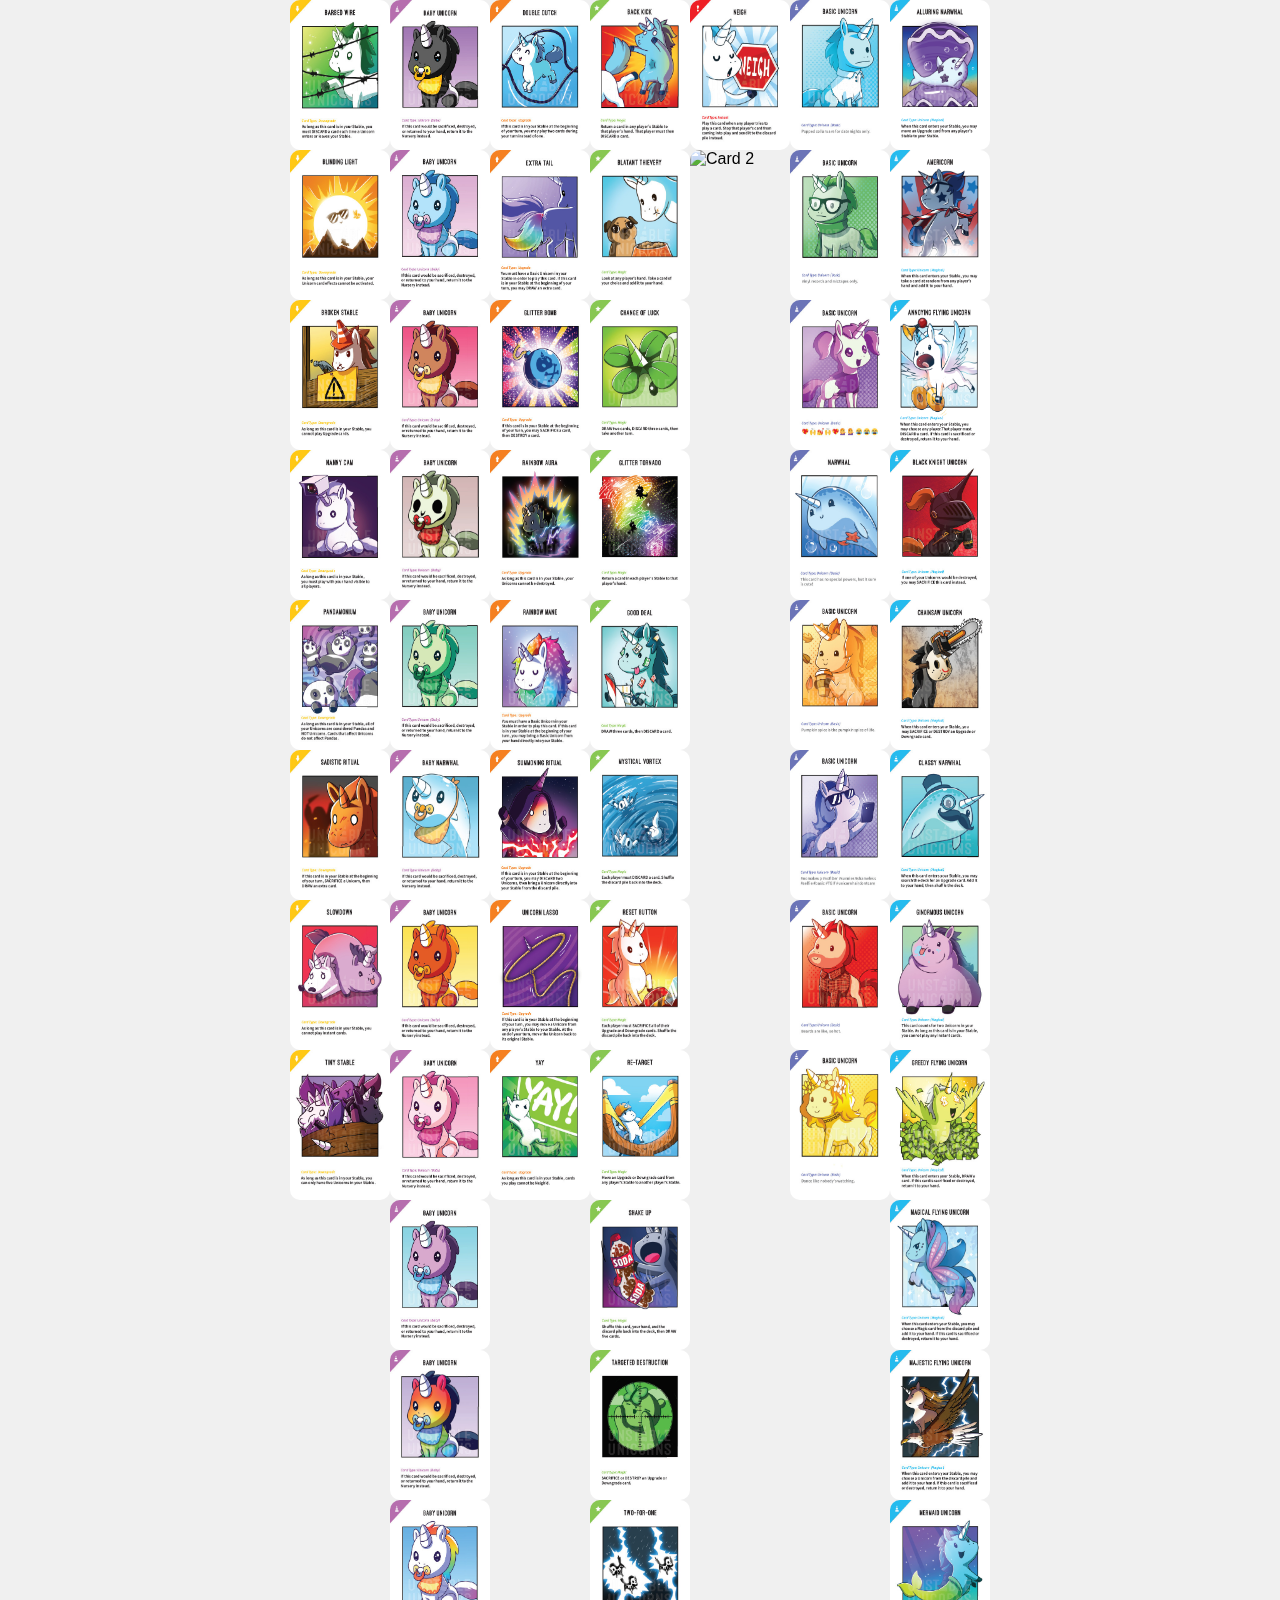
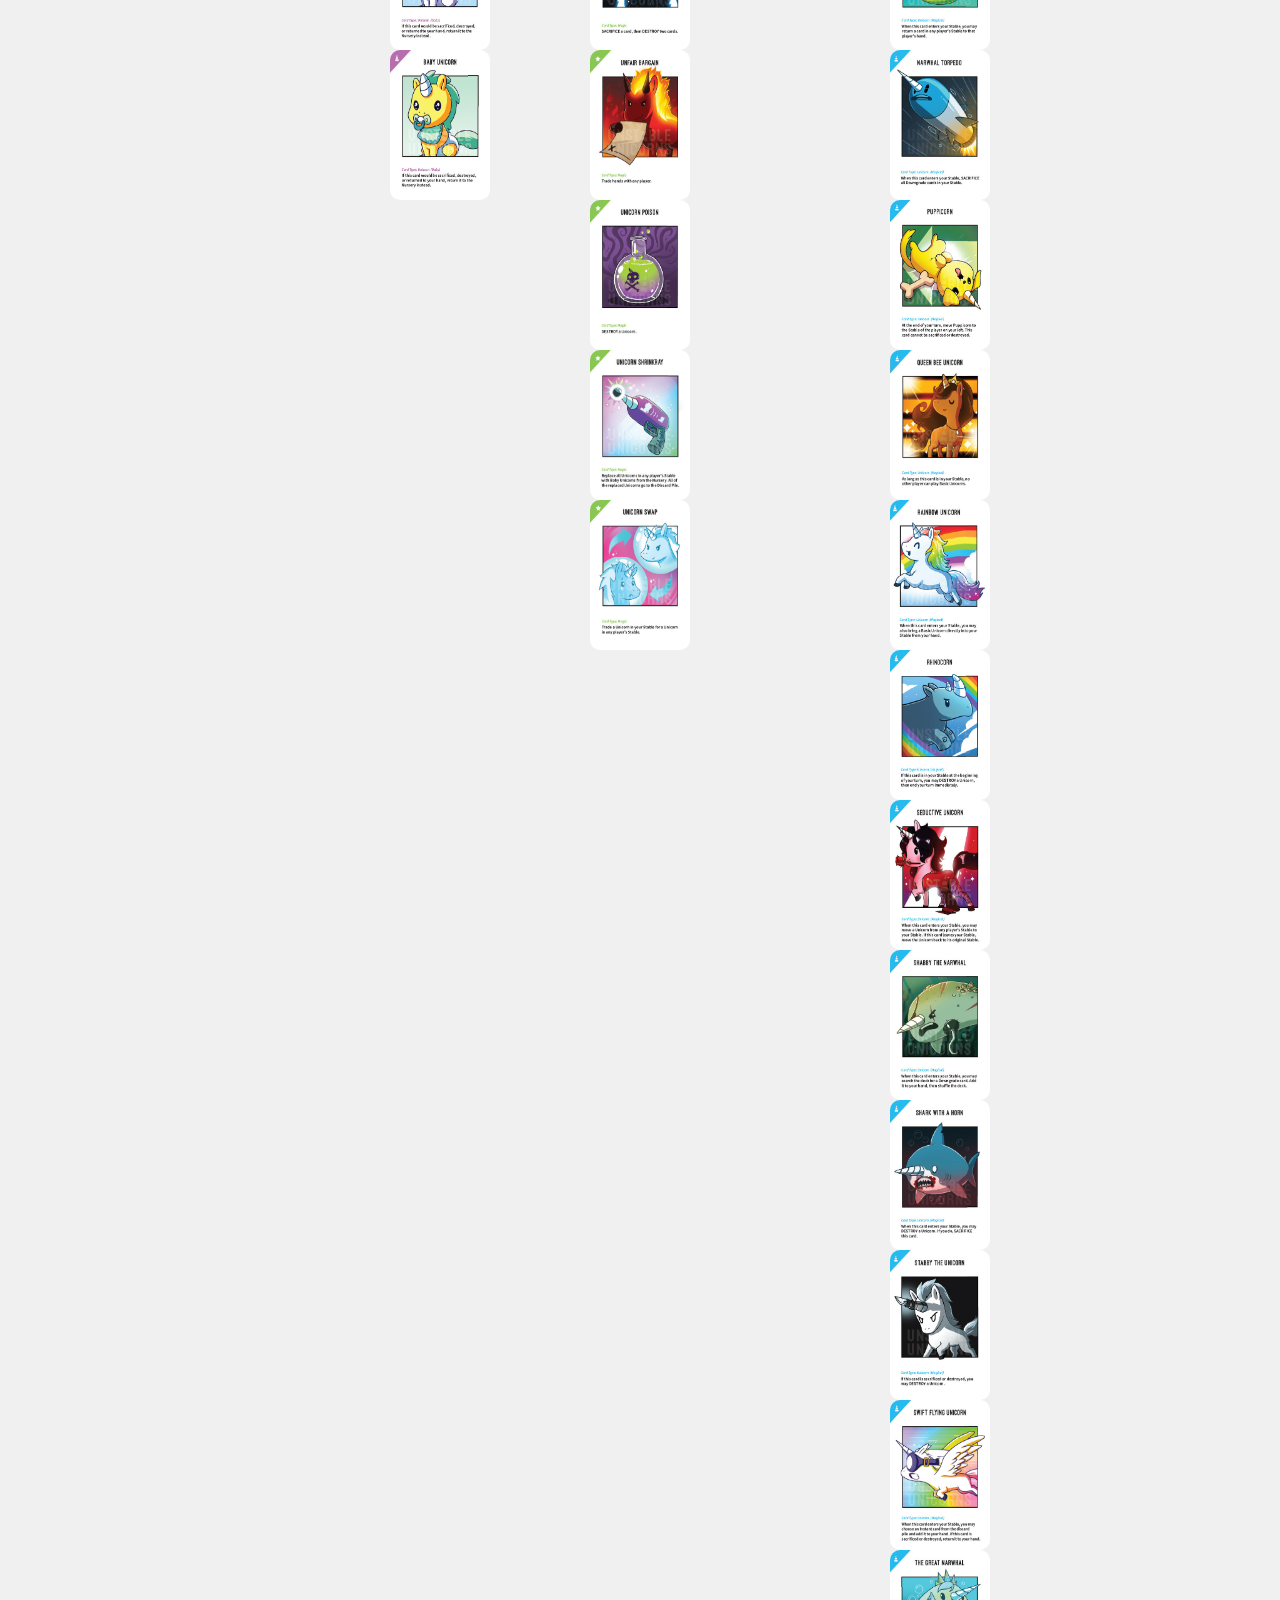
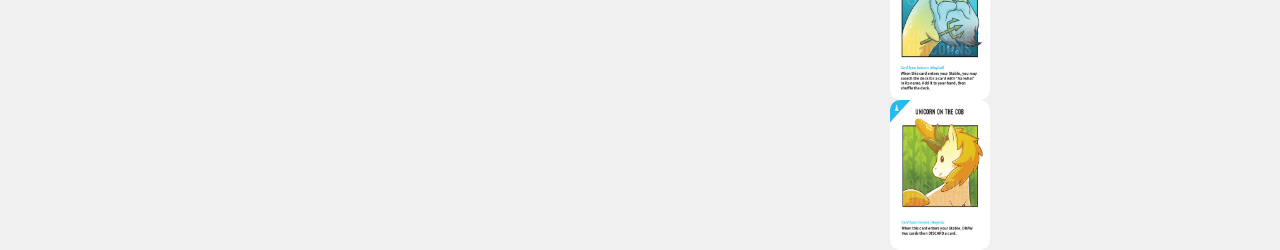
==== index.html @ 2679f95f "uploaded files V1" ====
<!DOCTYPE html>
<html lang="en">
<head>
    <meta charset="UTF-8">
    <meta name="viewport" content="width=device-width, initial-scale=1.0">
    <title>unstable</title>
    <link rel="stylesheet" href="style.css">
</head>
<body>
    <div class="downgrade-cards">
            <div class="card" data-name="cardD1">
                <div class="back">?</div>
                <img src="cards/cards/card downgrade/barbedwire.jpg" alt="Card 1">
            </div>
            <div class="card" data-name="cardD2">
                <div class="back">?</div>
                <img src="cards/cards/card downgrade/blindinglight.jpg" alt="Card 2">
            </div>
            <div class="card" data-name="cardD3">
                <div class="back">?</div>
                <img src="cards/cards/card downgrade/brokenstable.jpg" alt="Card 3">
            </div>
            <div class="card" data-name="cardD4">
                <div class="back">?</div>
                <img src="cards/cards/card downgrade/nannycam.jpg" alt="Card 4">
            </div>
            <div class="card" data-name="cardD5">
                <div class="back">?</div>
                <img src="cards/cards/card downgrade/pandamonium.jpg" alt="Card 5">
            </div>
            <div class="card" data-name="cardD6">
                <div class="back">?</div>
                <img src="cards/cards/card downgrade/sadisticritual.jpg" alt="Card 6">
            </div>
            <div class="card" data-name="cardD7">
                <div class="back">?</div>
                <img src="cards/cards/card downgrade/slowdown.jpg" alt="Card 7">
            </div>
            <div class="card" data-name="cardD8">
                <div class="back">?</div>
                <img src="cards/cards/card downgrade/tinystable.jpg" alt="Card 8">
            </div>
        </div>
		
	
	
		<!-- Baby Cards -->
	
		<div class="baby-unicorns-cards">
    <div class="card" data-name="babyUnicorn1">
        <div class="back">?</div>
        <img src="cards/unicorns/baby/babyblack.jpg" alt="Baby Unicorn 1">
    </div>
    <div class="card" data-name="babyUnicorn2">
        <div class="back">?</div>
        <img src="cards/unicorns/baby/babyblue.jpg" alt="Baby Unicorn 2">
    </div>
    <div class="card" data-name="babyUnicorn3">
        <div class="back">?</div>
        <img src="cards/unicorns/baby/babybrown.jpg" alt="Baby Unicorn 3">
    </div>
    <div class="card" data-name="babyUnicorn4">
        <div class="back">?</div>
        <img src="cards/unicorns/baby/babydeath.jpg" alt="Baby Unicorn 4">
    </div>
    <div class="card" data-name="babyUnicorn5">
        <div class="back">?</div>
        <img src="cards/unicorns/baby/babygreen.jpg" alt="Baby Unicorn 5">
    </div>
    <div class="card" data-name="babyUnicorn6">
        <div class="back">?</div>
        <img src="cards/unicorns/baby/babynarwhal.jpg" alt="Baby Unicorn 6">
    </div>
    <div class="card" data-name="babyUnicorn7">
        <div class="back">?</div>
        <img src="cards/unicorns/baby/babyorange.jpg" alt="Baby Unicorn 7">
    </div>
    <div class="card" data-name="babyUnicorn8">
        <div class="back">?</div>
        <img src="cards/unicorns/baby/babypink.jpg" alt="Baby Unicorn 8">
    </div>
    <div class="card" data-name="babyUnicorn9">
        <div class="back">?</div>
        <img src="cards/unicorns/baby/babypurple.jpg" alt="Baby Unicorn 9">
    </div>
    <div class="card" data-name="babyUnicorn10">
        <div class="back">?</div>
        <img src="cards/unicorns/baby/babyrainbow.jpg" alt="Baby Unicorn 10">
    </div>
    <div class="card" data-name="babyUnicorn11">
        <div class="back">?</div>
        <img src="cards/unicorns/baby/babywhite.jpg" alt="Baby Unicorn 11">
    </div>
    <div class="card" data-name="babyUnicorn12">
        <div class="back">?</div>
        <img src="cards/unicorns/baby/babyyellow.jpg" alt="Baby Unicorn 12">
    </div>
</div>

        <!-- Upgrade Cards -->
        <div class="upgrade-cards">
            <div class="card" data-name="cardU1">
                <div class="back">?</div>
                <img src="cards/cards/card upgrade/doubledutch.jpg" alt="Card 1">
            </div>
            <div class="card" data-name="cardU2">
                <div class="back">?</div>
                <img src="cards/cards/card upgrade/extratail.jpg" alt="Card 2">
            </div>
            <div class="card" data-name="cardU3">
                <div class="back">?</div>
                <img src="cards/cards/card upgrade/glitterbomb.jpg" alt="Card 3">
            </div>
            <div class="card" data-name="cardU4">
                <div class="back">?</div>
                <img src="cards/cards/card upgrade/rainbowaura.jpg" alt="Card 4">
            </div>
            <div class="card" data-name="cardU5">
                <div class="back">?</div>
                <img src="cards/cards/card upgrade/rainbowmane.jpg" alt="Card 5">
            </div>
            <div class="card" data-name="cardU6">
                <div class="back">?</div>
                <img src="cards/cards/card upgrade/summoningritual.jpg" alt="Card 6">
            </div>
            <div class="card" data-name="cardU7">
                <div class="back">?</div>
                <img src="cards/cards/card upgrade/unicornlasso.jpg" alt="Card 7">
            </div>
            <div class="card" data-name="cardU8">
                <div class="back">?</div>
                <img src="cards/cards/card upgrade/yay.jpg" alt="Card 8">
            </div>
        </div>

        <!-- Magic Cards -->
        <div class="magic-cards">
            <div class="card" data-name="cardM1">
                <div class="back">?</div>
                <img src="cards/cards/card magic/backkick.jpg" alt="Card 1">
            </div>
            <div class="card" data-name="cardM2">
                <div class="back">?</div>
                <img src="cards/cards/card magic/blatantthievery.jpg" alt="Card 2">
            </div>
            <div class="card" data-name="cardM3">
                <div class="back">?</div>
                <img src="cards/cards/card magic/changeofluck.jpg" alt="Card 3">
            </div>
            <div class="card" data-name="cardM4">
                <div class="back">?</div>
                <img src="cards/cards/card magic/glittertornado.jpg" alt="Card 4">
            </div>
            <div class="card" data-name="cardM5">
                <div class="back">?</div>
                <img src="cards/cards/card magic/gooddeal.jpg" alt="Card 5">
            </div>
            <div class="card" data-name="cardM6">
                <div class="back">?</div>
                <img src="cards/cards/card magic/mysticalvortex.jpg" alt="Card 6">
            </div>
            <div class="card" data-name="cardM7">
                <div class="back">?</div>
                <img src="cards/cards/card magic/resetbutton.jpg" alt="Card 7">
            </div>
            <div class="card" data-name="cardM8">
                <div class="back">?</div>
                <img src="cards/cards/card magic/retarget.jpg" alt="Card 8">
            </div>
            <div class="card" data-name="cardM9">
                <div class="back">?</div>
                <img src="cards/cards/card magic/shakeup.jpg" alt="Card 9">
            </div>
            <div class="card" data-name="cardM10">
                <div class="back">?</div>
                <img src="cards/cards/card magic/targeteddestruction.jpg" alt="Card 10">
            </div>
            <div class="card" data-name="cardM11">
                <div class="back">?</div>
                <img src="cards/cards/card magic/twoforone.jpg" alt="Card 11">
            </div>
            <div class="card" data-name="cardM12">
                <div class="back">?</div>
                <img src="cards/cards/card magic/unfairbargain.jpg" alt="Card 12">
            </div>
            <div class="card" data-name="cardM13">
                <div class="back">?</div>
                <img src="cards/cards/card magic/unicornpoison.jpg" alt="Card 13">
            </div>
            <div class="card" data-name="cardM14">
                <div class="back">?</div>
                <img src="cards/cards/card magic/unicornshrinkray.jpg" alt="Card 14">
            </div>
            <div class="card" data-name="cardM15">
                <div class="back">?</div>
                <img src="cards/cards/card magic/unicornswap.jpg" alt="Card 15">
            </div>
        </div>

        <!-- Instant Cards -->
        <div class="instant-cards">
            <div class="card" data-name="cardI1">
                <div class="back">?</div>
                <img src="cards/cards/card instant/neigh.jpg" alt="Card 1">
            </div>
            <div class="card" data-name="cardI2">
                <div class="back">?</div>
                <img src="cards/cards/card instant/superneigh (2).png" alt="Card 2">
            </div>
        </div>

        <!-- Unicorns Basic Cards -->
        <div class="unicorns-basic-cards">
            <div class="card" data-name="cardUB1">
                <div class="back">?</div>
                <img src="cards\unicorns\unicorns basic\basicblue.jpg" alt="Card 1">
            </div>
            <div class="card" data-name="cardUB2">
                <div class="back">?</div>
                <img src="cards\unicorns\unicorns basic\basicgreen.jpg" alt="Card 2">
            </div>
            <div class="card" data-name="cardUB3">
                <div class="back">?</div>
                <img src="cards\unicorns\unicorns basic\basicindigo.jpg" alt="Card 3">
            </div>
            <div class="card" data-name="cardUB4">
                <div class="back">?</div>
                <img src="cards\unicorns\unicorns basic\basicnarwhal.jpg" alt="Card 4">
            </div>
            <div class="card" data-name="cardUB5">
                <div class="back">?</div>
                <img src="cards\unicorns\unicorns basic\basicorange.jpg" alt="Card 5">
            </div>
            <div class="card" data-name="cardUB6">
                <div class="back">?</div>
                <img src="cards\unicorns\unicorns basic\basicpurple.jpg" alt="Card 6">
            </div>
            <div class="card" data-name="cardUB7">
                <div class="back">?</div>
                <img src="cards\unicorns\unicorns basic\basicred.jpg" alt="Card 7">
            </div>
            <div class="card" data-name="cardUB8">
                <div class="back">?</div>
                <img src="cards\unicorns\unicorns basic\basicyellow.jpg" alt="Card 8">
            </div>
        </div>

        <!-- Unicorns Magical Cards -->
        <div class="unicorns-magical-cards">
            <div class="card" data-name="cardUM1">
                <div class="back">?</div>
                <img src="cards/unicorns/unicorns magical/alluring.png" alt="Card 1">
            </div>
            <div class="card" data-name="cardUM2">
                <div class="back">?</div>
                <img src="cards/unicorns/unicorns magical/americorn.png" alt="Card 2">
            </div>
            <div class="card" data-name="cardUM3">
                <div class="back">?</div>
                <img src="cards/unicorns/unicorns magical/annoying.png" alt="Card 3">
            </div>
            <div class="card" data-name="cardUM4">
                <div class="back">?</div>
                <img src="cards/unicorns/unicorns magical/blackknight.jpg" alt="Card 4">
            </div>
            <div class="card" data-name="cardUM5">
                <div class="back">?</div>
                <img src="cards/unicorns/unicorns magical/chainsaw.jpg" alt="Card 5">
            </div>
            <div class="card" data-name="cardUM6">
                <div class="back">?</div>
                <img src="cards/unicorns/unicorns magical/classynarwhal.jpg" alt="Card 6">
            </div>
            <div class="card" data-name="cardUM7">
                <div class="back">?</div>
                <img src="cards/unicorns/unicorns magical/ginormous.jpg" alt="Card 7">
            </div>
            <div class="card" data-name="cardUM8">
                <div class="back">?</div>
                <img src="cards/unicorns/unicorns magical/greedyflying.jpg" alt="Card 8">
            </div>
            <div class="card" data-name="cardUM9">
                <div class="back">?</div>
                <img src="cards/unicorns/unicorns magical/magicalflying.jpg" alt="Card 9">
            </div>
            <div class="card" data-name="cardUM10">
                <div class="back">?</div>
                <img src="cards/unicorns/unicorns magical/majesticflying.jpg" alt="Card 10">
            </div>
            <div class="card" data-name="cardUM11">
                <div class="back">?</div>
                <img src="cards/unicorns/unicorns magical/mermaid.jpg" alt="Card 11">
            </div>
            <div class="card" data-name="cardUM12">
                <div class="back">?</div>
                <img src="cards/unicorns/unicorns magical/narwhaltorpedo.jpg" alt="Card 12">
            </div>
            <div class="card" data-name="cardUM13">
                <div class="back">?</div>
                <img src="cards/unicorns/unicorns magical/puppicorn.jpg" alt="Card 13">
            </div>
            <div class="card" data-name="cardUM14">
                <div class="back">?</div>
                <img src="cards/unicorns/unicorns magical/queenbee.jpg" alt="Card 14">
            </div>
            <div class="card" data-name="cardUM15">
                <div class="back">?</div>
                <img src="cards/unicorns/unicorns magical/rainbow.jpg" alt="Card 15">
            </div>
            <div class="card" data-name="cardUM16">
                <div class="back">?</div>
                <img src="cards/unicorns/unicorns magical/rhinocorn.jpg" alt="Card 16">
            </div>
            <div class="card" data-name="cardUM17">
                <div class="back">?</div>
                <img src="cards/unicorns/unicorns magical/seductive.jpg" alt="Card 17">
            </div>
            <div class="card" data-name="cardUM18">
                <div class="back">?</div>
                <img src="cards/unicorns/unicorns magical/shabby.jpg" alt="Card 18">
            </div>
            <div class="card" data-name="cardUM19">
                <div class="back">?</div>
                <img src="cards/unicorns/unicorns magical/sharkwithahorn.jpg" alt="Card 19">
            </div>
            <div class="card" data-name="cardUM20">
                <div class="back">?</div>
                <img src="cards/unicorns/unicorns magical/stabby.jpg" alt="Card 20">
            </div>
            <div class="card" data-name="cardUM21">
                <div class="back">?</div>
                <img src="cards/unicorns/unicorns magical/swiftflying.jpg" alt="Card 21">
            </div>
            <div class="card" data-name="cardUM22">
                <div class="back">?</div>
                <img src="cards/unicorns/unicorns magical/thegreatnarwhal.jpg" alt="Card 22">
            </div>
            <div class="card" data-name="cardUM23">
                <div class="back">?</div>
                <img src="cards/unicorns/unicorns magical/unicornonthecob.jpg" alt="Card 23">
            </div>
    </div>

    <script src="script.js"></script>
</body>
</html>
---- style.css ----
/* style.css */
body {
    display: flex;
    justify-content: center;
    align-items: top;
    height: 100vh;
    margin: 0;
    font-family: Arial, sans-serif;
    background-color: #f0f0f0;
}

.game-container {
    display: grid;
    grid-template-columns: repeat(4, 100px);
    grid-gap: 10px;
}

.card {
    width: 100px;
    height: 150px;
    position: relative;
    transform-style: preserve-3d;
    transform: perspective(1000px);
    transition: transform 0.5s;
}

.card.flipped {
    transform: perspective(1000px) rotateY(180deg);
}

.card img, .card .back {
    width: 100%;
    height: 100%;
    position: absolute;
    top: 0;
    left: 0;
    backface-visibility: hidden;
    border-radius: 10px;
}

.card .back {
    background-color: #2e3a87;
    color: white;
    display: flex;
    justify-content: center;
    align-items: center;
    font-size: 24px;
    transform: rotateY(180deg);
}
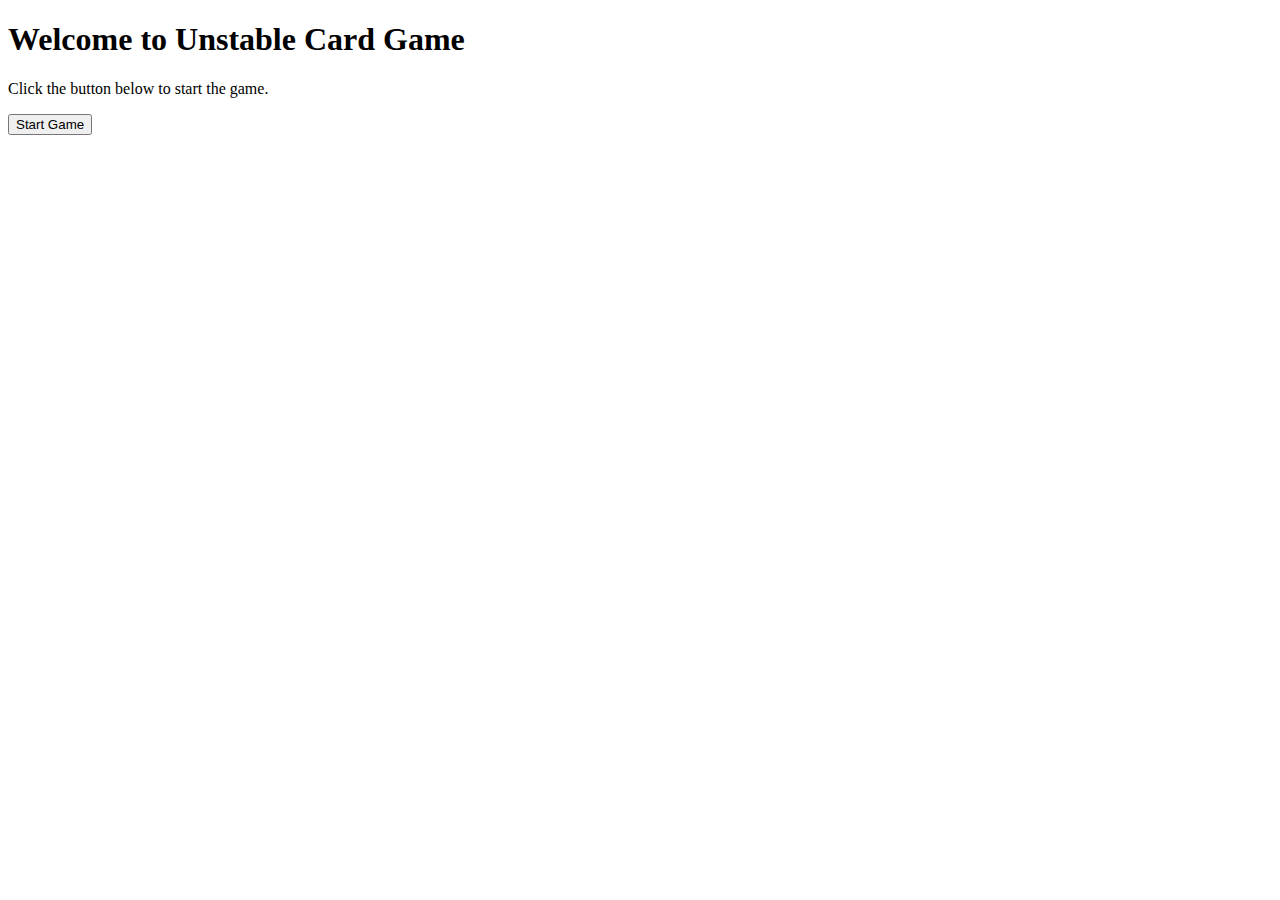
==== commit 112bda5c: "Create index.html root" ====
--- a/index.html
+++ b/index.html
@@ -1,346 +1,19 @@
-<!DOCTYPE html>
-<html lang="en">
-<head>
-    <meta charset="UTF-8">
-    <meta name="viewport" content="width=device-width, initial-scale=1.0">
-    <title>unstable</title>
-    <link rel="stylesheet" href="style.css">
-</head>
-<body>
-    <div class="downgrade-cards">
-            <div class="card" data-name="cardD1">
-                <div class="back">?</div>
-                <img src="cards/cards/card downgrade/barbedwire.jpg" alt="Card 1">
-            </div>
-            <div class="card" data-name="cardD2">
-                <div class="back">?</div>
-                <img src="cards/cards/card downgrade/blindinglight.jpg" alt="Card 2">
-            </div>
-            <div class="card" data-name="cardD3">
-                <div class="back">?</div>
-                <img src="cards/cards/card downgrade/brokenstable.jpg" alt="Card 3">
-            </div>
-            <div class="card" data-name="cardD4">
-                <div class="back">?</div>
-                <img src="cards/cards/card downgrade/nannycam.jpg" alt="Card 4">
-            </div>
-            <div class="card" data-name="cardD5">
-                <div class="back">?</div>
-                <img src="cards/cards/card downgrade/pandamonium.jpg" alt="Card 5">
-            </div>
-            <div class="card" data-name="cardD6">
-                <div class="back">?</div>
-                <img src="cards/cards/card downgrade/sadisticritual.jpg" alt="Card 6">
-            </div>
-            <div class="card" data-name="cardD7">
-                <div class="back">?</div>
-                <img src="cards/cards/card downgrade/slowdown.jpg" alt="Card 7">
-            </div>
-            <div class="card" data-name="cardD8">
-                <div class="back">?</div>
-                <img src="cards/cards/card downgrade/tinystable.jpg" alt="Card 8">
-            </div>
-        </div>
-		
-	
-	
-		<!-- Baby Cards -->
-	
-		<div class="baby-unicorns-cards">
-    <div class="card" data-name="babyUnicorn1">
-        <div class="back">?</div>
-        <img src="cards/unicorns/baby/babyblack.jpg" alt="Baby Unicorn 1">
-    </div>
-    <div class="card" data-name="babyUnicorn2">
-        <div class="back">?</div>
-        <img src="cards/unicorns/baby/babyblue.jpg" alt="Baby Unicorn 2">
-    </div>
-    <div class="card" data-name="babyUnicorn3">
-        <div class="back">?</div>
-        <img src="cards/unicorns/baby/babybrown.jpg" alt="Baby Unicorn 3">
-    </div>
-    <div class="card" data-name="babyUnicorn4">
-        <div class="back">?</div>
-        <img src="cards/unicorns/baby/babydeath.jpg" alt="Baby Unicorn 4">
-    </div>
-    <div class="card" data-name="babyUnicorn5">
-        <div class="back">?</div>
-        <img src="cards/unicorns/baby/babygreen.jpg" alt="Baby Unicorn 5">
-    </div>
-    <div class="card" data-name="babyUnicorn6">
-        <div class="back">?</div>
-        <img src="cards/unicorns/baby/babynarwhal.jpg" alt="Baby Unicorn 6">
-    </div>
-    <div class="card" data-name="babyUnicorn7">
-        <div class="back">?</div>
-        <img src="cards/unicorns/baby/babyorange.jpg" alt="Baby Unicorn 7">
-    </div>
-    <div class="card" data-name="babyUnicorn8">
-        <div class="back">?</div>
-        <img src="cards/unicorns/baby/babypink.jpg" alt="Baby Unicorn 8">
-    </div>
-    <div class="card" data-name="babyUnicorn9">
-        <div class="back">?</div>
-        <img src="cards/unicorns/baby/babypurple.jpg" alt="Baby Unicorn 9">
-    </div>
-    <div class="card" data-name="babyUnicorn10">
-        <div class="back">?</div>
-        <img src="cards/unicorns/baby/babyrainbow.jpg" alt="Baby Unicorn 10">
-    </div>
-    <div class="card" data-name="babyUnicorn11">
-        <div class="back">?</div>
-        <img src="cards/unicorns/baby/babywhite.jpg" alt="Baby Unicorn 11">
-    </div>
-    <div class="card" data-name="babyUnicorn12">
-        <div class="back">?</div>
-        <img src="cards/unicorns/baby/babyyellow.jpg" alt="Baby Unicorn 12">
-    </div>
-</div>
-
-        <!-- Upgrade Cards -->
-        <div class="upgrade-cards">
-            <div class="card" data-name="cardU1">
-                <div class="back">?</div>
-                <img src="cards/cards/card upgrade/doubledutch.jpg" alt="Card 1">
-            </div>
-            <div class="card" data-name="cardU2">
-                <div class="back">?</div>
-                <img src="cards/cards/card upgrade/extratail.jpg" alt="Card 2">
-            </div>
-            <div class="card" data-name="cardU3">
-                <div class="back">?</div>
-                <img src="cards/cards/card upgrade/glitterbomb.jpg" alt="Card 3">
-            </div>
-            <div class="card" data-name="cardU4">
-                <div class="back">?</div>
-                <img src="cards/cards/card upgrade/rainbowaura.jpg" alt="Card 4">
-            </div>
-            <div class="card" data-name="cardU5">
-                <div class="back">?</div>
-                <img src="cards/cards/card upgrade/rainbowmane.jpg" alt="Card 5">
-            </div>
-            <div class="card" data-name="cardU6">
-                <div class="back">?</div>
-                <img src="cards/cards/card upgrade/summoningritual.jpg" alt="Card 6">
-            </div>
-            <div class="card" data-name="cardU7">
-                <div class="back">?</div>
-                <img src="cards/cards/card upgrade/unicornlasso.jpg" alt="Card 7">
-            </div>
-            <div class="card" data-name="cardU8">
-                <div class="back">?</div>
-                <img src="cards/cards/card upgrade/yay.jpg" alt="Card 8">
-            </div>
-        </div>
-
-        <!-- Magic Cards -->
-        <div class="magic-cards">
-            <div class="card" data-name="cardM1">
-                <div class="back">?</div>
-                <img src="cards/cards/card magic/backkick.jpg" alt="Card 1">
-            </div>
-            <div class="card" data-name="cardM2">
-                <div class="back">?</div>
-                <img src="cards/cards/card magic/blatantthievery.jpg" alt="Card 2">
-            </div>
-            <div class="card" data-name="cardM3">
-                <div class="back">?</div>
-                <img src="cards/cards/card magic/changeofluck.jpg" alt="Card 3">
-            </div>
-            <div class="card" data-name="cardM4">
-                <div class="back">?</div>
-                <img src="cards/cards/card magic/glittertornado.jpg" alt="Card 4">
-            </div>
-            <div class="card" data-name="cardM5">
-                <div class="back">?</div>
-                <img src="cards/cards/card magic/gooddeal.jpg" alt="Card 5">
-            </div>
-            <div class="card" data-name="cardM6">
-                <div class="back">?</div>
-                <img src="cards/cards/card magic/mysticalvortex.jpg" alt="Card 6">
-            </div>
-            <div class="card" data-name="cardM7">
-                <div class="back">?</div>
-                <img src="cards/cards/card magic/resetbutton.jpg" alt="Card 7">
-            </div>
-            <div class="card" data-name="cardM8">
-                <div class="back">?</div>
-                <img src="cards/cards/card magic/retarget.jpg" alt="Card 8">
-            </div>
-            <div class="card" data-name="cardM9">
-                <div class="back">?</div>
-                <img src="cards/cards/card magic/shakeup.jpg" alt="Card 9">
-            </div>
-            <div class="card" data-name="cardM10">
-                <div class="back">?</div>
-                <img src="cards/cards/card magic/targeteddestruction.jpg" alt="Card 10">
-            </div>
-            <div class="card" data-name="cardM11">
-                <div class="back">?</div>
-                <img src="cards/cards/card magic/twoforone.jpg" alt="Card 11">
-            </div>
-            <div class="card" data-name="cardM12">
-                <div class="back">?</div>
-                <img src="cards/cards/card magic/unfairbargain.jpg" alt="Card 12">
-            </div>
-            <div class="card" data-name="cardM13">
-                <div class="back">?</div>
-                <img src="cards/cards/card magic/unicornpoison.jpg" alt="Card 13">
-            </div>
-            <div class="card" data-name="cardM14">
-                <div class="back">?</div>
-                <img src="cards/cards/card magic/unicornshrinkray.jpg" alt="Card 14">
-            </div>
-            <div class="card" data-name="cardM15">
-                <div class="back">?</div>
-                <img src="cards/cards/card magic/unicornswap.jpg" alt="Card 15">
-            </div>
-        </div>
-
-        <!-- Instant Cards -->
-        <div class="instant-cards">
-            <div class="card" data-name="cardI1">
-                <div class="back">?</div>
-                <img src="cards/cards/card instant/neigh.jpg" alt="Card 1">
-            </div>
-            <div class="card" data-name="cardI2">
-                <div class="back">?</div>
-                <img src="cards/cards/card instant/superneigh (2).png" alt="Card 2">
-            </div>
-        </div>
-
-        <!-- Unicorns Basic Cards -->
-        <div class="unicorns-basic-cards">
-            <div class="card" data-name="cardUB1">
-                <div class="back">?</div>
-                <img src="cards\unicorns\unicorns basic\basicblue.jpg" alt="Card 1">
-            </div>
-            <div class="card" data-name="cardUB2">
-                <div class="back">?</div>
-                <img src="cards\unicorns\unicorns basic\basicgreen.jpg" alt="Card 2">
-            </div>
-            <div class="card" data-name="cardUB3">
-                <div class="back">?</div>
-                <img src="cards\unicorns\unicorns basic\basicindigo.jpg" alt="Card 3">
-            </div>
-            <div class="card" data-name="cardUB4">
-                <div class="back">?</div>
-                <img src="cards\unicorns\unicorns basic\basicnarwhal.jpg" alt="Card 4">
-            </div>
-            <div class="card" data-name="cardUB5">
-                <div class="back">?</div>
-                <img src="cards\unicorns\unicorns basic\basicorange.jpg" alt="Card 5">
-            </div>
-            <div class="card" data-name="cardUB6">
-                <div class="back">?</div>
-                <img src="cards\unicorns\unicorns basic\basicpurple.jpg" alt="Card 6">
-            </div>
-            <div class="card" data-name="cardUB7">
-                <div class="back">?</div>
-                <img src="cards\unicorns\unicorns basic\basicred.jpg" alt="Card 7">
-            </div>
-            <div class="card" data-name="cardUB8">
-                <div class="back">?</div>
-                <img src="cards\unicorns\unicorns basic\basicyellow.jpg" alt="Card 8">
-            </div>
-        </div>
-
-        <!-- Unicorns Magical Cards -->
-        <div class="unicorns-magical-cards">
-            <div class="card" data-name="cardUM1">
-                <div class="back">?</div>
-                <img src="cards/unicorns/unicorns magical/alluring.png" alt="Card 1">
-            </div>
-            <div class="card" data-name="cardUM2">
-                <div class="back">?</div>
-                <img src="cards/unicorns/unicorns magical/americorn.png" alt="Card 2">
-            </div>
-            <div class="card" data-name="cardUM3">
-                <div class="back">?</div>
-                <img src="cards/unicorns/unicorns magical/annoying.png" alt="Card 3">
-            </div>
-            <div class="card" data-name="cardUM4">
-                <div class="back">?</div>
-                <img src="cards/unicorns/unicorns magical/blackknight.jpg" alt="Card 4">
-            </div>
-            <div class="card" data-name="cardUM5">
-                <div class="back">?</div>
-                <img src="cards/unicorns/unicorns magical/chainsaw.jpg" alt="Card 5">
-            </div>
-            <div class="card" data-name="cardUM6">
-                <div class="back">?</div>
-                <img src="cards/unicorns/unicorns magical/classynarwhal.jpg" alt="Card 6">
-            </div>
-            <div class="card" data-name="cardUM7">
-                <div class="back">?</div>
-                <img src="cards/unicorns/unicorns magical/ginormous.jpg" alt="Card 7">
-            </div>
-            <div class="card" data-name="cardUM8">
-                <div class="back">?</div>
-                <img src="cards/unicorns/unicorns magical/greedyflying.jpg" alt="Card 8">
-            </div>
-            <div class="card" data-name="cardUM9">
-                <div class="back">?</div>
-                <img src="cards/unicorns/unicorns magical/magicalflying.jpg" alt="Card 9">
-            </div>
-            <div class="card" data-name="cardUM10">
-                <div class="back">?</div>
-                <img src="cards/unicorns/unicorns magical/majesticflying.jpg" alt="Card 10">
-            </div>
-            <div class="card" data-name="cardUM11">
-                <div class="back">?</div>
-                <img src="cards/unicorns/unicorns magical/mermaid.jpg" alt="Card 11">
-            </div>
-            <div class="card" data-name="cardUM12">
-                <div class="back">?</div>
-                <img src="cards/unicorns/unicorns magical/narwhaltorpedo.jpg" alt="Card 12">
-            </div>
-            <div class="card" data-name="cardUM13">
-                <div class="back">?</div>
-                <img src="cards/unicorns/unicorns magical/puppicorn.jpg" alt="Card 13">
-            </div>
-            <div class="card" data-name="cardUM14">
-                <div class="back">?</div>
-                <img src="cards/unicorns/unicorns magical/queenbee.jpg" alt="Card 14">
-            </div>
-            <div class="card" data-name="cardUM15">
-                <div class="back">?</div>
-                <img src="cards/unicorns/unicorns magical/rainbow.jpg" alt="Card 15">
-            </div>
-            <div class="card" data-name="cardUM16">
-                <div class="back">?</div>
-                <img src="cards/unicorns/unicorns magical/rhinocorn.jpg" alt="Card 16">
-            </div>
-            <div class="card" data-name="cardUM17">
-                <div class="back">?</div>
-                <img src="cards/unicorns/unicorns magical/seductive.jpg" alt="Card 17">
-            </div>
-            <div class="card" data-name="cardUM18">
-                <div class="back">?</div>
-                <img src="cards/unicorns/unicorns magical/shabby.jpg" alt="Card 18">
-            </div>
-            <div class="card" data-name="cardUM19">
-                <div class="back">?</div>
-                <img src="cards/unicorns/unicorns magical/sharkwithahorn.jpg" alt="Card 19">
-            </div>
-            <div class="card" data-name="cardUM20">
-                <div class="back">?</div>
-                <img src="cards/unicorns/unicorns magical/stabby.jpg" alt="Card 20">
-            </div>
-            <div class="card" data-name="cardUM21">
-                <div class="back">?</div>
-                <img src="cards/unicorns/unicorns magical/swiftflying.jpg" alt="Card 21">
-            </div>
-            <div class="card" data-name="cardUM22">
-                <div class="back">?</div>
-                <img src="cards/unicorns/unicorns magical/thegreatnarwhal.jpg" alt="Card 22">
-            </div>
-            <div class="card" data-name="cardUM23">
-                <div class="back">?</div>
-                <img src="cards/unicorns/unicorns magical/unicornonthecob.jpg" alt="Card 23">
-            </div>
-    </div>
-
-    <script src="script.js"></script>
-</body>
-</html>
+<!DOCTYPE html>
+<html lang="en">
+<head>
+    <meta charset="UTF-8">
+    <meta name="viewport" content="width=device-width, initial-scale=1.0">
+    <title>Unstable Card Game</title>
+</head>
+<body>
+    <h1>Welcome to Unstable Card Game</h1>
+    <p>Click the button below to start the game.</p>
+    <button onclick="startGame()">Start Game</button>
+
+    <script>
+        function startGame() {
+            window.location.href = '/public/index.html';
+        }
+    </script>
+</body>
+</html>
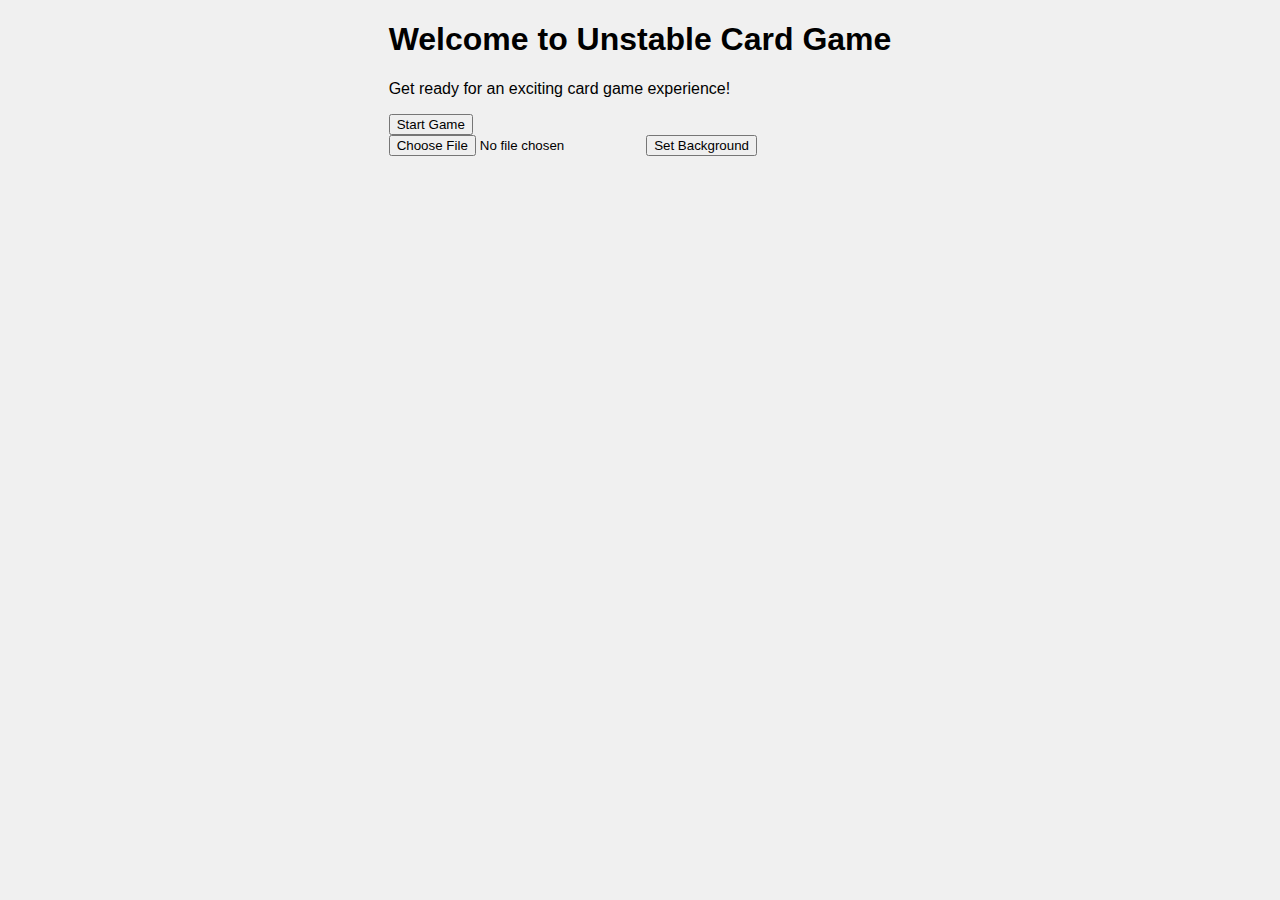
==== commit 208cd63d: "Update index.html" ====
--- a/index.html
+++ b/index.html
@@ -4,15 +4,33 @@
     <meta charset="UTF-8">
     <meta name="viewport" content="width=device-width, initial-scale=1.0">
     <title>Unstable Card Game</title>
+    <link rel="stylesheet" href="style.css">
 </head>
 <body>
-    <h1>Welcome to Unstable Card Game</h1>
-    <p>Click the button below to start the game.</p>
-    <button onclick="startGame()">Start Game</button>
+    <div class="container">
+        <h1>Welcome to Unstable Card Game</h1>
+        <p>Get ready for an exciting card game experience!</p>
+        <button onclick="startGame()">Start Game</button>
+        <div class="background-container">
+            <input type="file" id="backgroundImageInput" accept="image/*">
+            <button onclick="setBackground()">Set Background</button>
+        </div>
+    </div>
 
     <script>
         function startGame() {
-            window.location.href = '/public/index.html';
+            window.location.href = 'card_sheet.html';
+        }
+
+        function setBackground() {
+            const input = document.getElementById('backgroundImageInput');
+            if (input.files && input.files[0]) {
+                const reader = new FileReader();
+                reader.onload = function (e) {
+                    document.body.style.backgroundImage = `url(${e.target.result})`;
+                }
+                reader.readAsDataURL(input.files[0]);
+            }
         }
     </script>
 </body>
--- a/style.css
+++ b/style.css
@@ -0,0 +1,70 @@
+/* style.css */
+body {
+    display: flex;
+    justify-content: center;
+    align-items: top;
+    height: 100vh;
+    margin: 0;
+    font-family: Arial, sans-serif;
+    background-color: #f0f0f0;
+}
+
+.game-container {
+    display: grid;
+    grid-template-columns: repeat(4, 100px);
+    grid-gap: 10px;
+}
+
+.card {
+    width: 100px;
+    height: 150px;
+    position: relative;
+    transform-style: preserve-3d;
+    transform: perspective(1000px);
+    transition: transform 0.5s;
+}
+
+.card.flipped {
+    transform: perspective(1000px) rotateY(180deg);
+}
+
+.card img, .card .back {
+    width: 100%;
+    height: 100%;
+    position: absolute;
+    top: 0;
+    left: 0;
+    backface-visibility: hidden;
+    border-radius: 10px;
+}
+
+.card .back {
+    background-color: #2e3a87;
+    color: white;
+    display: flex;
+    justify-content: center;
+    align-items: center;
+    font-size: 24px;
+    transform: rotateY(180deg);
+}
+
+
+.nickname-container {
+    position: absolute;
+    top: 10px;
+    left: 10px;
+}
+
+.players-container {
+    position: absolute;
+    top: 10px;
+    right: 10px;
+    background: white;
+    padding: 10px;
+    border-radius: 5px;
+    box-shadow: 0 0 10px rgba(0, 0, 0, 0.1);
+}
+
+.players-container h3 {
+    margin: 0 
+
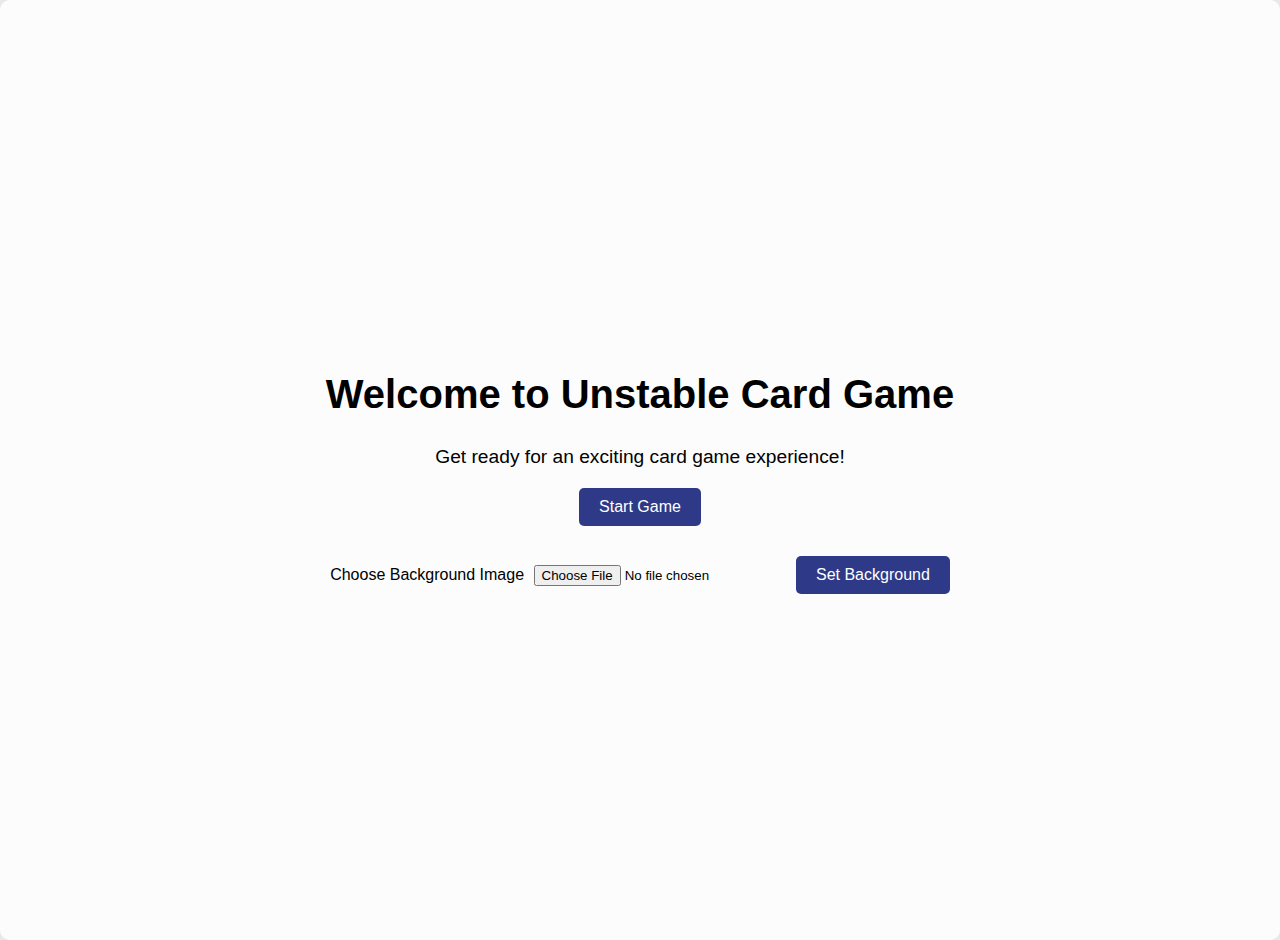
==== commit 7157a50f: "Update index.html" ====
--- a/index.html
+++ b/index.html
@@ -8,13 +8,20 @@
 </head>
 <body>
     <div class="container">
-        <h1>Welcome to Unstable Card Game</h1>
-        <p>Get ready for an exciting card game experience!</p>
-        <button onclick="startGame()">Start Game</button>
-        <div class="background-container">
-            <input type="file" id="backgroundImageInput" accept="image/*">
-            <button onclick="setBackground()">Set Background</button>
-        </div>
+        <header>
+            <h1>Welcome to Unstable Card Game</h1>
+        </header>
+        <main>
+            <p>Get ready for an exciting card game experience!</p>
+            <button class="start-button" onclick="startGame()">Start Game</button>
+        </main>
+        <footer>
+            <div class="background-container">
+                <label for="backgroundImageInput" class="file-label">Choose Background Image</label>
+                <input type="file" id="backgroundImageInput" accept="image/*">
+                <button class="background-button" onclick="setBackground()">Set Background</button>
+            </div>
+        </footer>
     </div>
 
     <script>
--- a/style.css
+++ b/style.css
@@ -1,18 +1,99 @@
-/* style.css */
+/* General styles for the start page */
 body {
-    display: flex;
-    justify-content: center;
-    align-items: top;
-    height: 100vh;
     margin: 0;
     font-family: Arial, sans-serif;
     background-color: #f0f0f0;
+    background-size: cover;
+    background-position: center;
+    background-repeat: no-repeat;
+}
+
+.container {
+    display: flex;
+    flex-direction: column;
+    align-items: center;
+    justify-content: center;
+    height: 100vh;
+    text-align: center;
+    background: rgba(255, 255, 255, 0.8);
+    padding: 20px;
+    border-radius: 10px;
+    box-shadow: 0 0 20px rgba(0, 0, 0, 0.1);
+}
+
+h1 {
+    font-size: 2.5em;
+    margin-bottom: 10px;
+}
+
+p {
+    font-size: 1.2em;
+    margin-bottom: 20px;
+}
+
+button {
+    padding: 10px 20px;
+    font-size: 1em;
+    color: white;
+    background-color: #2e3a87;
+    border: none;
+    border-radius: 5px;
+    cursor: pointer;
+    transition: background-color 0.3s;
+}
+
+button:hover {
+    background-color: #1d285e;
+}
+
+.background-container {
+    margin-top: 20px;
+}
+
+.background-container input {
+    padding: 5px;
+}
+
+.background-container button {
+    margin-top: 10px;
+}
+
+/* Styles for the game page */
+.nickname-container {
+    position: absolute;
+    top: 10px;
+    left: 10px;
+}
+
+.players-container {
+    position: absolute;
+    top: 10px;
+    right: 10px;
+    background: white;
+    padding: 10px;
+    border-radius: 5px;
+    box-shadow: 0 0 10px rgba(0, 0, 0, 0.1);
+}
+
+.players-container h3 {
+    margin: 0 0 10px;
+}
+
+.players-container ul {
+    list-style: none;
+    padding: 0;
+    margin: 0;
+}
+
+.players-container li {
+    margin: 5px 0;
 }
 
 .game-container {
     display: grid;
     grid-template-columns: repeat(4, 100px);
     grid-gap: 10px;
+    margin-top: 100px; /* Adjust margin to fit your layout */
 }
 
 .card {
@@ -47,24 +128,3 @@
     font-size: 24px;
     transform: rotateY(180deg);
 }
-
-
-.nickname-container {
-    position: absolute;
-    top: 10px;
-    left: 10px;
-}
-
-.players-container {
-    position: absolute;
-    top: 10px;
-    right: 10px;
-    background: white;
-    padding: 10px;
-    border-radius: 5px;
-    box-shadow: 0 0 10px rgba(0, 0, 0, 0.1);
-}
-
-.players-container h3 {
-    margin: 0 
-
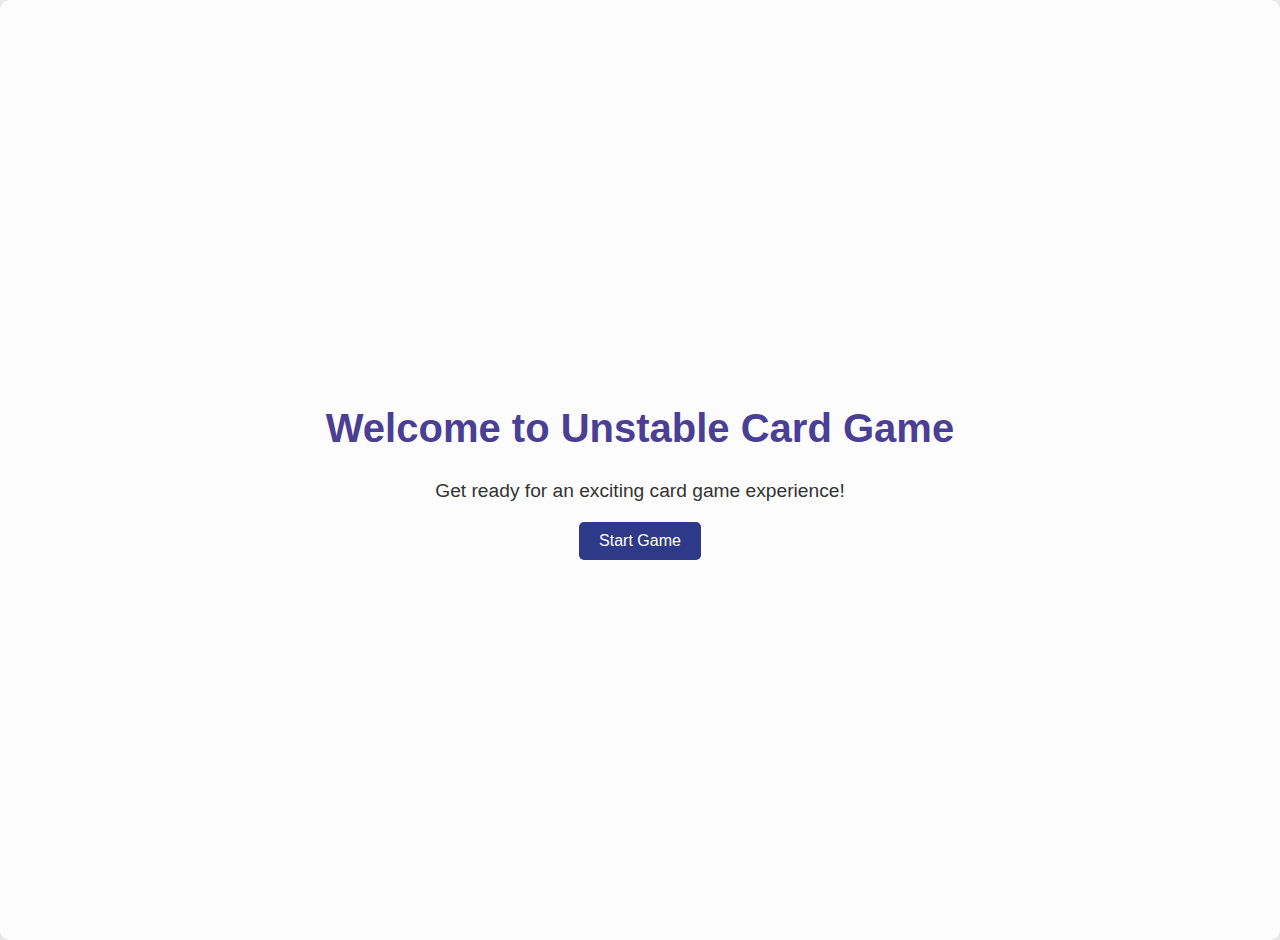
==== commit b6b36d3d: "Update index.html" ====
--- a/index.html
+++ b/index.html
@@ -15,30 +15,12 @@
             <p>Get ready for an exciting card game experience!</p>
             <button class="start-button" onclick="startGame()">Start Game</button>
         </main>
-        <footer>
-            <div class="background-container">
-                <label for="backgroundImageInput" class="file-label">Choose Background Image</label>
-                <input type="file" id="backgroundImageInput" accept="image/*">
-                <button class="background-button" onclick="setBackground()">Set Background</button>
-            </div>
-        </footer>
     </div>
 
     <script>
         function startGame() {
             window.location.href = 'card_sheet.html';
         }
-
-        function setBackground() {
-            const input = document.getElementById('backgroundImageInput');
-            if (input.files && input.files[0]) {
-                const reader = new FileReader();
-                reader.onload = function (e) {
-                    document.body.style.backgroundImage = `url(${e.target.result})`;
-                }
-                reader.readAsDataURL(input.files[0]);
-            }
-        }
     </script>
 </body>
 </html>
--- a/style.css
+++ b/style.css
@@ -24,11 +24,13 @@
 h1 {
     font-size: 2.5em;
     margin-bottom: 10px;
+    color: #4A3F94;
 }
 
 p {
     font-size: 1.2em;
     margin-bottom: 20px;
+    color: #333;
 }
 
 button {
@@ -51,11 +53,35 @@
 }
 
 .background-container input {
-    padding: 5px;
+    display: none;
+}
+
+.background-container label {
+    padding: 10px;
+    font-size: 1em;
+    color: #4A3F94;
+    background-color: #e0e0e0;
+    border: none;
+    border-radius: 5px;
+    cursor: pointer;
+    margin-bottom: 10px;
+    display: inline-block;
 }
 
 .background-container button {
     margin-top: 10px;
+    padding: 10px 20px;
+    font-size: 1em;
+    color: white;
+    background-color: #2e3a87;
+    border: none;
+    border-radius: 5px;
+    cursor: pointer;
+    transition: background-color 0.3s;
+}
+
+.background-container button:hover {
+    background-color: #1d285e;
 }
 
 /* Styles for the game page */
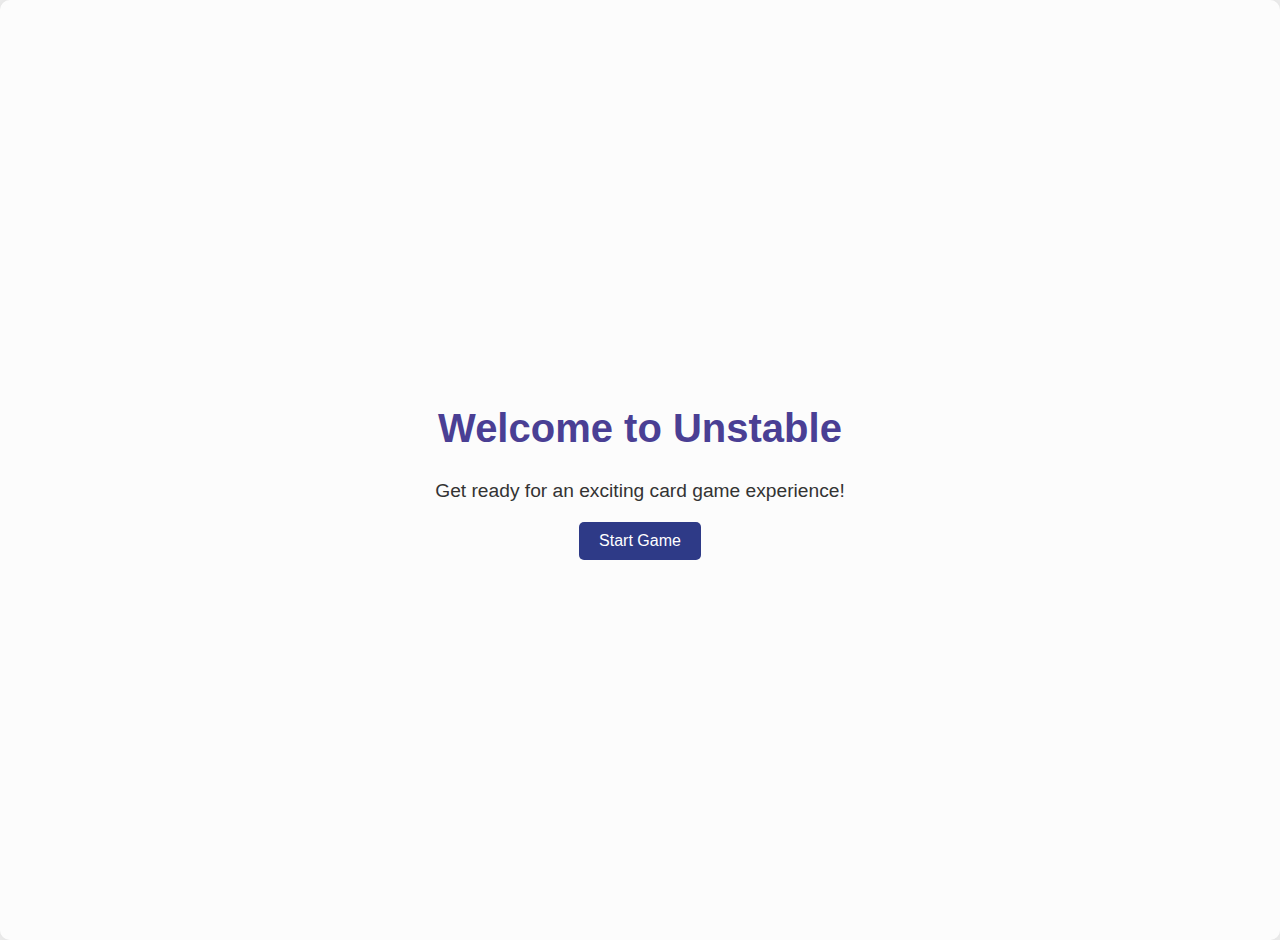
==== commit 4823b2ff: "Update name.html" ====
--- a/index.html
+++ b/index.html
@@ -9,7 +9,7 @@
 <body>
     <div class="container">
         <header>
-            <h1>Welcome to Unstable Card Game</h1>
+            <h1>Welcome to Unstable</h1>
         </header>
         <main>
             <p>Get ready for an exciting card game experience!</p>
--- a/style.css
+++ b/style.css
@@ -3,6 +3,7 @@
     margin: 0;
     font-family: Arial, sans-serif;
     background-color: #f0f0f0;
+    background-image: url('path/to/your/background.jpg'); /* Set your background image here */
     background-size: cover;
     background-position: center;
     background-repeat: no-repeat;
@@ -48,42 +49,6 @@
     background-color: #1d285e;
 }
 
-.background-container {
-    margin-top: 20px;
-}
-
-.background-container input {
-    display: none;
-}
-
-.background-container label {
-    padding: 10px;
-    font-size: 1em;
-    color: #4A3F94;
-    background-color: #e0e0e0;
-    border: none;
-    border-radius: 5px;
-    cursor: pointer;
-    margin-bottom: 10px;
-    display: inline-block;
-}
-
-.background-container button {
-    margin-top: 10px;
-    padding: 10px 20px;
-    font-size: 1em;
-    color: white;
-    background-color: #2e3a87;
-    border: none;
-    border-radius: 5px;
-    cursor: pointer;
-    transition: background-color 0.3s;
-}
-
-.background-container button:hover {
-    background-color: #1d285e;
-}
-
 /* Styles for the game page */
 .nickname-container {
     position: absolute;
@@ -117,9 +82,10 @@
 
 .game-container {
     display: grid;
-    grid-template-columns: repeat(4, 100px);
+    grid-template-columns: repeat(auto-fill, minmax(100px, 1fr));
     grid-gap: 10px;
-    margin-top: 100px; /* Adjust margin to fit your layout */
+    padding: 20px;
+    justify-content: center;
 }
 
 .card {
